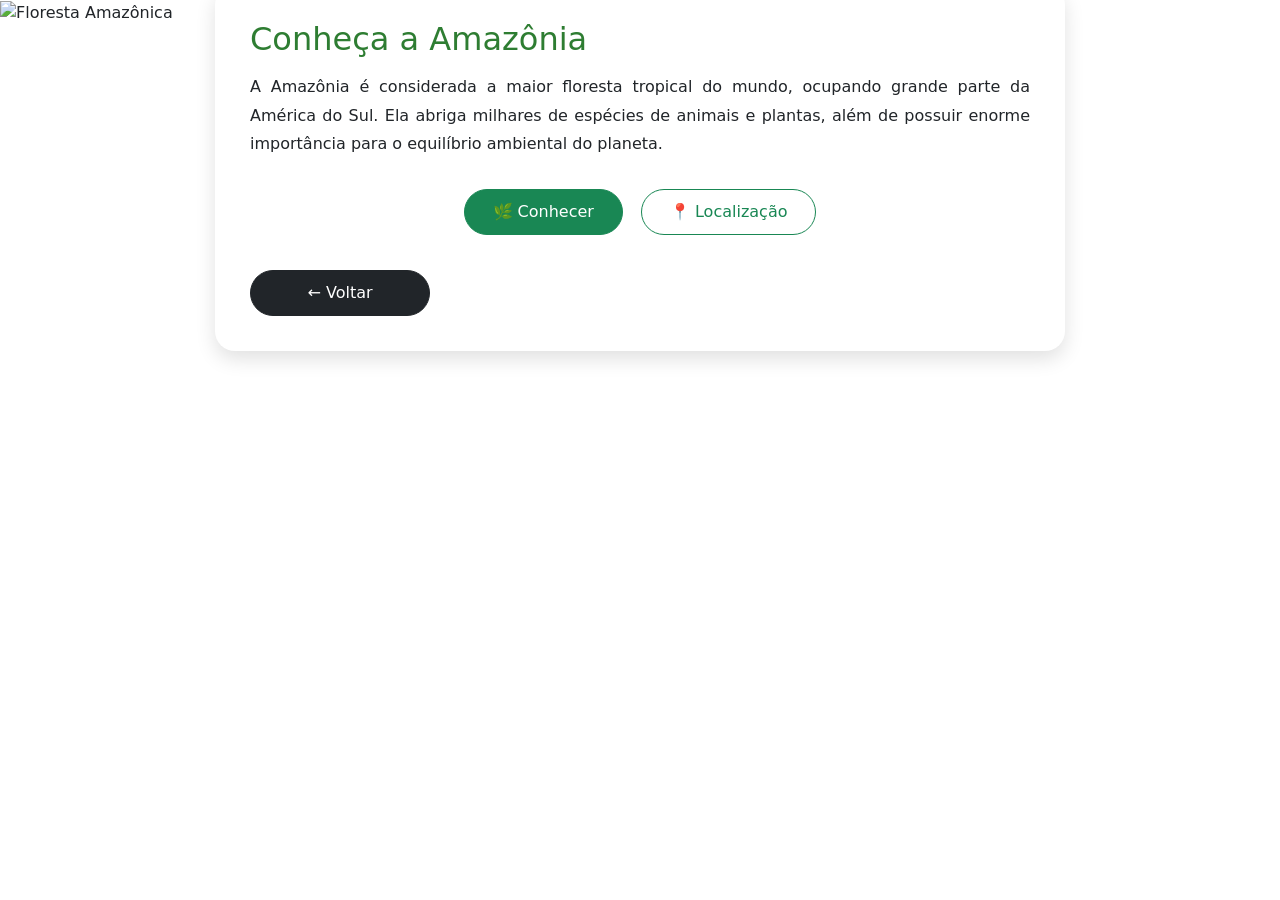
==== pages/amazonia.html @ d6476dbd "Criei a página da Amazonia, css e js." ====
<!DOCTYPE html>
<html lang="pt-BR">

<head>
    <meta charset="UTF-8">
    <meta name="viewport" content="width=device-width, initial-scale=1.0">
    <title>Amazônia</title>

    <link rel="stylesheet" href="../css/amazonia.css">

    <link href="https://cdn.jsdelivr.net/npm/bootstrap@5.3.7/dist/css/bootstrap.min.css" rel="stylesheet">
</head>

<body>

    <header class="banner">

        <img src="../imagens/amazonia.jpg" alt="Floresta Amazônica">

        <div class="titulo">
            <h1>🌳 Amazônia</h1>
            <p>A maior floresta tropical do planeta.</p>
        </div>

    </header>

    <main>

        <section class="informacoes">

            <h2>Conheça a Amazônia</h2>

            <p>
                A Amazônia é considerada a maior floresta tropical do mundo,
                ocupando grande parte da América do Sul. Ela abriga milhares
                de espécies de animais e plantas, além de possuir enorme
                importância para o equilíbrio ambiental do planeta.
            </p>

            <div class="botoes">

                <button class="btn btn-success"
                    data-bs-toggle="modal"
                    data-bs-target="#modalConhecer">

                    🌿 Conhecer

                </button>

                <button class="btn btn-outline-success"
                    data-bs-toggle="modal"
                    data-bs-target="#modalLocalizacao">

                    📍 Localização

                </button>

            </div>

            <a href="biomas.html" class="btn btn-dark voltar">

                ← Voltar

            </a>

        </section>

    </main>

    <!-- LAURA VAI ADICIONAR OS MODAIS AQUI -->

    <script src="../js/amazonia.js"></script>

    <script src="https://cdn.jsdelivr.net/npm/bootstrap@5.3.7/dist/js/bootstrap.bundle.min.js"></script>

</body>

</html>
---- css/amazonia.css ----
*{
        margin: 0;
        padding: 0;
        box-sizing: border-box;
    }

    body {
        font-family: Arial, Helvetica, sans-serif;
        background: #f2faf3;
        color: #333;
    }

    .banner {
        position: relative;
    }

    .banner img {
        width: 100%;
        height: 350px;
        object-fit: cover;
    }

    .titulo {
        position: absolute;
        bottom: 40px;
        left: 50%;
        transform: translateX(-50%);
        text-align: center;
        color: white;
        background: rgba(0, 0, 0, 0.45);
        padding: 20px 35px;
        border-radius: 15px;
    }

    .titulo h1 {
        font-size: 2.8rem;
        margin-bottom: 10px;
    }

    .titulo p {
        font-size: 1.1rem;
    }

    main {
        display: flex;
        justify-content: center;
        margin-top: -40px;
        margin-bottom: 50px;
    }

    .informacoes {
        background: white;
        width: 90%;
        max-width: 850px;
        padding: 35px;
        border-radius: 20px;
        box-shadow: 0 8px 20px rgba(0, 0, 0, 0.12);
    }

    .informacoes h2 {
        color: #2e7d32;
        margin-bottom: 15px;
    }

    .informacoes p {
        line-height: 1.8;
        text-align: justify;
    }

    .botoes {
        display: flex;
        justify-content: center;
        gap: 18px;
        margin-top: 30px;
        flex-wrap: wrap;
    }

    .btn {
        border-radius: 30px !important;
        padding: 10px 28px !important;
    }

    .voltar {
        display: block;
        width: 180px;
        margin: 35px auto 0;
    }

    @media (max-width: 768px) {
        .banner img {
            height: 250px;
        }

        .titulo {
            width: 90%;
            padding: 15px;
        }

        .titulo h1 {
            font-size: 2rem;
        }

        .informacoes {
            width: 95%;
        }
    }
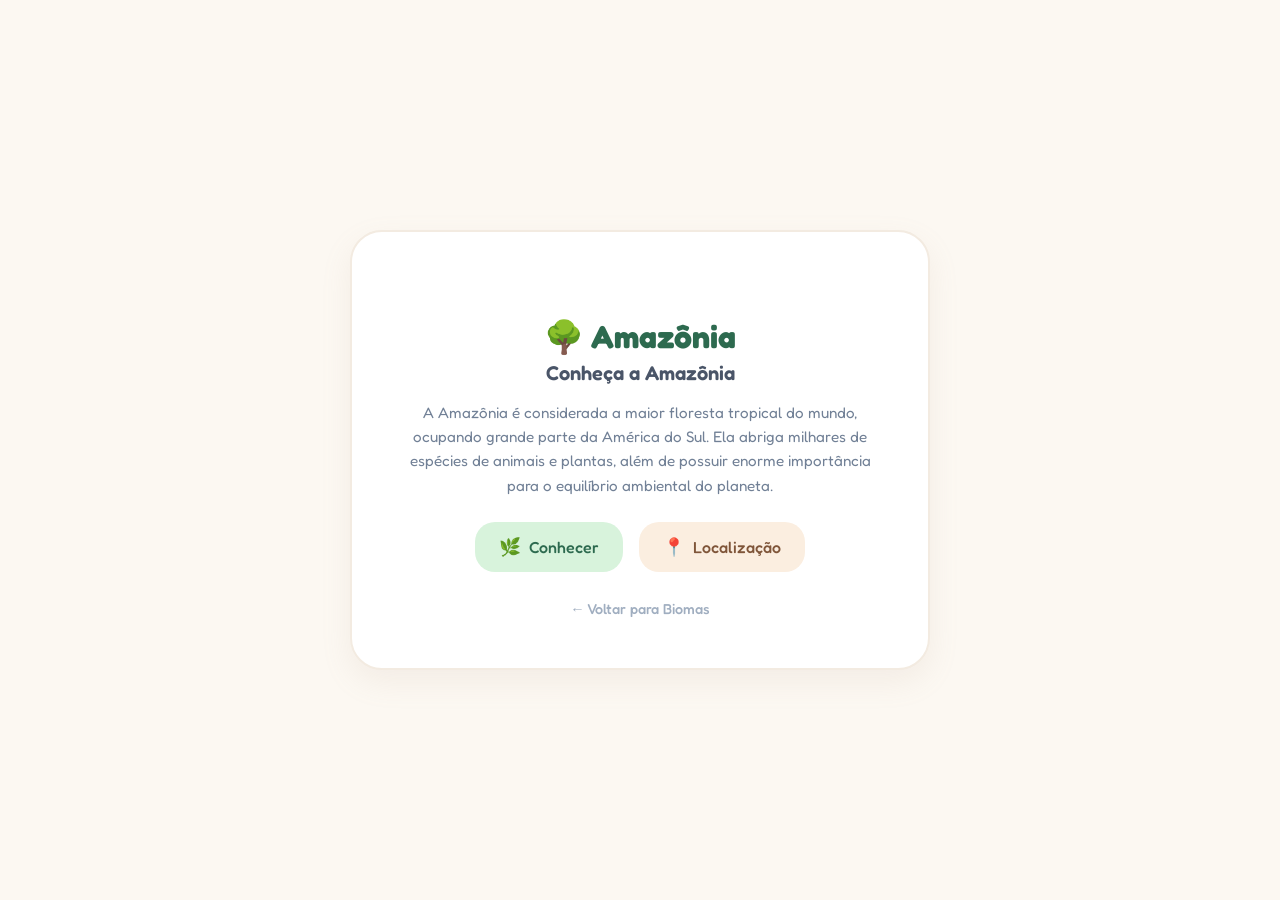
==== commit c96bd697: "Adicionando modais da pagina Amazonia" ====
--- a/pages/amazonia.html
+++ b/pages/amazonia.html
@@ -4,75 +4,391 @@
 <head>
     <meta charset="UTF-8">
     <meta name="viewport" content="width=device-width, initial-scale=1.0">
-    <title>Amazônia</title>
+    <title>Amazônia 🌿</title>
 
     <link rel="stylesheet" href="../css/amazonia.css">
-
-    <link href="https://cdn.jsdelivr.net/npm/bootstrap@5.3.7/dist/css/bootstrap.min.css" rel="stylesheet">
+    <link href="https://cdn.jsdelivr.net/npm/bootstrap@5.3.3/dist/css/bootstrap.min.css" rel="stylesheet">
+    <!-- Fonte do Google Fonts -->
+    <link href="https://fonts.googleapis.com/css2?family=Fredoka:wght@400;500;600&display=swap" rel="stylesheet">
+
 </head>
+<style>
+        body {
+            font-family: 'Fredoka', cursive, sans-serif;
+            color: #4a5568;
+            background-color: #fcf8f2;
+            min-height: 100vh;
+            display: flex;
+            flex-direction: column;
+            justify-content: center;
+            align-items: center;
+            margin: 0;
+            padding: 20px;
+        }
+
+        main {
+            width: 100%;
+            max-width: 580px;
+            margin: auto;
+        }
+
+        .informacoes {
+            background: #ffffff;
+            padding: 3rem 2.5rem;
+            border-radius: 32px;
+            box-shadow: 0 12px 30px rgba(180, 160, 140, 0.12);
+            border: 2px solid #f3ebe1;
+        }
+
+        .btn-modal-custom {
+            display: inline-flex;
+            align-items: center;
+            justify-content: center;
+            gap: 8px;
+            padding: 12px 24px;
+            border-radius: 20px;
+            font-weight: 500;
+            font-size: 1rem;
+            border: none;
+            cursor: pointer;
+            transition: all 0.25s ease-in-out;
+            text-decoration: none;
+        }
+
+        .btn-conhecer {
+            background-color: #d8f3dc;
+            color: #2d6a4f;
+        }
+
+        .btn-conhecer:hover {
+            background-color: #b7e4c7;
+            color: #1b4332;
+            transform: scale(1.04);
+        }
+
+        .btn-localizacao {
+            background-color: #fbeee0;
+            color: #7f5539;
+        }
+
+        .btn-localizacao:hover {
+            background-color: #ede0d4;
+            color: #523a28;
+            transform: scale(1.04);
+        }
+
+        .btn-modal-custom .btn-icon {
+            font-size: 1.1rem;
+            transition: transform 0.3s ease;
+        }
+
+        .btn-modal-custom:hover .btn-icon {
+            transform: rotate(12deg) scale(1.2);
+        }
+
+        /* Botão Voltar discreto */
+        .btn-voltar {
+            display: inline-block;
+            color: #a0aec0;
+            text-decoration: none;
+            font-size: 0.9rem;
+            font-weight: 500;
+            transition: color 0.2s;
+        }
+
+        .btn-voltar:hover {
+            color: #718096;
+        }
+
+        .modal.drawer-right .modal-dialog {
+            position: fixed;
+            margin: 0;
+            width: 380px;
+            max-width: 88vw;
+            height: 100%;
+            right: 0;
+            top: 0;
+            transform: translateX(100%);
+            transition: transform 0.35s cubic-bezier(0.25, 1, 0.5, 1);
+        }
+
+        .modal.drawer-right.show .modal-dialog {
+            transform: translateX(0);
+        }
+
+        .modal-drawer-content {
+            height: 100%;
+            border: none;
+            border-radius: 32px 0 0 32px;
+            box-shadow: -10px 0 30px rgba(130, 110, 90, 0.08);
+            background: #ffffff;
+            display: flex;
+            flex-direction: column;
+        }
+
+        .drawer-header {
+            padding: 2rem 2rem 1rem 2rem;
+            border: none;
+            display: flex;
+            align-items: center;
+            justify-content: space-between;
+        }
+
+        .drawer-title {
+            font-size: 1.3rem;
+            font-weight: 600;
+            color: #2d3748;
+            margin: 0;
+        }
+
+        .btn-close-custom {
+            background: #f7fafc;
+            border: 1px solid #edf2f7;
+            width: 36px;
+            height: 36px;
+            border-radius: 50%;
+            display: flex;
+            align-items: center;
+            justify-content: center;
+            cursor: pointer;
+            color: #a0aec0;
+            transition: all 0.2s ease;
+        }
+
+        .btn-close-custom:hover {
+            background: #edf2f7;
+            color: #4a5568;
+        }
+
+        .drawer-body {
+            padding: 1rem 2rem 2rem 2rem;
+            overflow-y: auto;
+            flex-grow: 1;
+        }
+
+        .clean-intro {
+            font-size: 0.95rem;
+            line-height: 1.5;
+            color: #718096;
+            text-align: center;
+            margin-bottom: 1.5rem;
+        }
+
+        .fauna-list {
+            display: flex;
+            flex-direction: column;
+            gap: 10px;
+        }
+
+        .fauna-item {
+            display: flex;
+            align-items: center;
+            padding: 12px 16px;
+            background: #f7fbf7;
+            border-radius: 18px;
+            border: 1px solid #e8f5e9;
+            transition: all 0.2s ease;
+        }
+
+        .fauna-item:hover {
+            background: #e8f5e9;
+            transform: translateX(-3px);
+        }
+
+        .fauna-icon {
+            font-size: 1.4rem;
+            margin-right: 12px;
+        }
+
+        .fauna-name {
+            font-weight: 500;
+            font-size: 0.95rem;
+            color: #2d6a4f;
+        }
+
+        .paises-clean-grid {
+            display: grid;
+            grid-template-columns: repeat(2, 1fr);
+            gap: 8px;
+            padding: 0;
+            list-style: none;
+        }
+
+        .pais-chip {
+            background: #fdf8f5;
+            border: 1px solid #f7ede2;
+            padding: 10px 12px;
+            border-radius: 14px;
+            font-size: 0.88rem;
+            font-weight: 500;
+            color: #7f5539;
+            display: flex;
+            align-items: center;
+            gap: 6px;
+            justify-content: center;
+            transition: all 0.2s ease;
+        }
+
+        .pais-chip:hover {
+            background: #f5ebe0;
+        }
+
+        .drawer-footer {
+            padding: 1.5rem 2rem;
+            border-top: 1px solid #f7fafc;
+        }
+
+        .btn-clean-action {
+            width: 100%;
+            padding: 12px;
+            border-radius: 18px;
+            font-weight: 500;
+            border: none;
+            background: #d8f3dc;
+            color: #2d6a4f;
+            transition: opacity 0.2s;
+        }
+
+        .btn-clean-action:hover {
+            background: #b7e4c7;
+        }
+
+        .btn-clean-brown {
+            background: #fbeee0;
+            color: #7f5539;
+        }
+
+        .btn-clean-brown:hover {
+            background: #ede0d4;
+        }
+</style>
 
 <body>
 
-    <header class="banner">
-
-        <img src="../imagens/amazonia.jpg" alt="Floresta Amazônica">
-
-        <div class="titulo">
-            <h1>🌳 Amazônia</h1>
-            <p>A maior floresta tropical do planeta.</p>
-        </div>
-
-    </header>
-
     <main>
-
-        <section class="informacoes">
-
-            <h2>Conheça a Amazônia</h2>
-
-            <p>
+        <section class="informacoes text-center">
+
+            <h1 class="fw-bold fs-2 mb-1" style="color: #2d6a4f;"><br>🌳 Amazônia</h1>
+
+            <h2 class="fw-semibold fs-5 mb-3" style="color: #4a5568;">Conheça a Amazônia</h2>
+
+            <p class="mb-4" style="font-size: 0.95rem; line-height: 1.6; color: #718096;">
                 A Amazônia é considerada a maior floresta tropical do mundo,
                 ocupando grande parte da América do Sul. Ela abriga milhares
                 de espécies de animais e plantas, além de possuir enorme
                 importância para o equilíbrio ambiental do planeta.
             </p>
 
-            <div class="botoes">
-
-                <button class="btn btn-success"
+            <!-- BOTÕES PASTÉIS E FOFOS -->
+            <div class="botoes d-flex flex-wrap justify-content-center gap-3 mb-4">
+
+                <button class="btn-modal-custom btn-conhecer"
                     data-bs-toggle="modal"
                     data-bs-target="#modalConhecer">
-
-                    🌿 Conhecer
-
+                    <span class="btn-icon">🌿</span>
+                    <span>Conhecer</span>
                 </button>
 
-                <button class="btn btn-outline-success"
+                <button class="btn-modal-custom btn-localizacao"
                     data-bs-toggle="modal"
                     data-bs-target="#modalLocalizacao">
-
-                    📍 Localização
-
+                    <span class="btn-icon">📍</span>
+                    <span>Localização</span>
                 </button>
 
             </div>
 
-            <a href="biomas.html" class="btn btn-dark voltar">
-
-                ← Voltar
-
-            </a>
+            <div>
+                <a href="biomas.html" class="btn-voltar">
+                    ← Voltar para Biomas
+                </a>
+            </div>
 
         </section>
-
     </main>
 
-    <!-- LAURA VAI ADICIONAR OS MODAIS AQUI -->
+    <!-- MODAL 1: BIODIVERSIDADE -->
+    <div class="modal fade drawer-right" id="modalConhecer" tabindex="-1" aria-hidden="true">
+        <div class="modal-dialog">
+            <div class="modal-content modal-drawer-content">
+                
+                <div class="drawer-header">
+                    <h5 class="drawer-title">Biodiversidade 🐾</h5>
+                    <button type="button" class="btn-close-custom" data-bs-dismiss="modal" aria-label="Fechar">✕</button>
+                </div>
+
+                <div class="drawer-body">
+                    <p class="clean-intro">
+                        A Amazônia abriga mais de 10% de toda a biodiversidade do planeta Terra!
+                    </p>
+
+                    <div class="fauna-list">
+                        <div class="fauna-item">
+                            <span class="fauna-icon">🐆</span>
+                            <span class="fauna-name">Onça-pintada</span>
+                        </div>
+                        <div class="fauna-item">
+                            <span class="fauna-icon">🦜</span>
+                            <span class="fauna-name">Arara-azul</span>
+                        </div>
+                        <div class="fauna-item">
+                            <span class="fauna-icon">🐒</span>
+                            <span class="fauna-name">Macaco-aranha</span>
+                        </div>
+                        <div class="fauna-item">
+                            <span class="fauna-icon">🐬</span>
+                            <span class="fauna-name">Boto-cor-de-rosa</span>
+                        </div>
+                    </div>
+                </div>
+
+                <div class="drawer-footer">
+                    <button type="button" class="btn-clean-action" data-bs-dismiss="modal">Que lindo!</button>
+                </div>
+
+            </div>
+        </div>
+    </div>
+
+    <!-- MODAL 2: LOCALIZAÇÃO -->
+    <div class="modal fade drawer-right" id="modalLocalizacao" tabindex="-1" aria-hidden="true">
+        <div class="modal-dialog">
+            <div class="modal-content modal-drawer-content">
+                
+                <div class="drawer-header">
+                    <h5 class="drawer-title">Localização 🗺️</h5>
+                    <button type="button" class="btn-close-custom" data-bs-dismiss="modal" aria-label="Fechar">✕</button>
+                </div>
+
+                <div class="drawer-body">
+                    <p class="clean-intro">
+                        O Bioma Amazônico se estende por 9 países da América do Sul:
+                    </p>
+
+                    <ul class="paises-clean-grid">
+                        <li class="pais-chip">🇧🇷 Brasil</li>
+                        <li class="pais-chip">🇵🇪 Peru</li>
+                        <li class="pais-chip">🇨🇴 Colômbia</li>
+                        <li class="pais-chip">🇻🇪 Venezuela</li>
+                        <li class="pais-chip">🇧🇴 Bolívia</li>
+                        <li class="pais-chip">🇪🇨 Equador</li>
+                        <li class="pais-chip">🇬🇾 Guiana</li>
+                        <li class="pais-chip">🇸🇷 Suriname</li>
+                        <li class="pais-chip" style="grid-column: span 2;">🇬🇫 Guiana Francesa</li>
+                    </ul>
+                </div>
+
+                <div class="drawer-footer">
+                    <button type="button" class="btn-clean-action btn-clean-brown" data-bs-dismiss="modal">Entendi</button>
+                </div>
+
+            </div>
+        </div>
+    </div>
 
     <script src="../js/amazonia.js"></script>
-
-    <script src="https://cdn.jsdelivr.net/npm/bootstrap@5.3.7/dist/js/bootstrap.bundle.min.js"></script>
+    <script src="https://cdn.jsdelivr.net/npm/bootstrap@5.3.3/dist/js/bootstrap.bundle.min.js"></script>
 
 </body>
 
-</html>
+</html>
--- a/css/amazonia.css
+++ b/css/amazonia.css
@@ -1,106 +1,257 @@
-*{
-        margin: 0;
-        padding: 0;
-        box-sizing: border-box;
-    }
-
-    body {
-        font-family: Arial, Helvetica, sans-serif;
-        background: #f2faf3;
-        color: #333;
-    }
-
-    .banner {
-        position: relative;
-    }
-
-    .banner img {
-        width: 100%;
-        height: 350px;
-        object-fit: cover;
-    }
-
-    .titulo {
-        position: absolute;
-        bottom: 40px;
-        left: 50%;
-        transform: translateX(-50%);
-        text-align: center;
-        color: white;
-        background: rgba(0, 0, 0, 0.45);
-        padding: 20px 35px;
-        border-radius: 15px;
-    }
-
-    .titulo h1 {
-        font-size: 2.8rem;
-        margin-bottom: 10px;
-    }
-
-    .titulo p {
-        font-size: 1.1rem;
-    }
-
-    main {
-        display: flex;
-        justify-content: center;
-        margin-top: -40px;
-        margin-bottom: 50px;
-    }
-
-    .informacoes {
-        background: white;
-        width: 90%;
-        max-width: 850px;
-        padding: 35px;
-        border-radius: 20px;
-        box-shadow: 0 8px 20px rgba(0, 0, 0, 0.12);
-    }
-
-    .informacoes h2 {
-        color: #2e7d32;
-        margin-bottom: 15px;
-    }
-
-    .informacoes p {
-        line-height: 1.8;
-        text-align: justify;
-    }
-
-    .botoes {
-        display: flex;
-        justify-content: center;
-        gap: 18px;
-        margin-top: 30px;
-        flex-wrap: wrap;
-    }
-
-    .btn {
-        border-radius: 30px !important;
-        padding: 10px 28px !important;
-    }
-
-    .voltar {
-        display: block;
-        width: 180px;
-        margin: 35px auto 0;
-    }
-
-    @media (max-width: 768px) {
-        .banner img {
-            height: 250px;
-        }
-
-        .titulo {
-            width: 90%;
-            padding: 15px;
-        }
-
-        .titulo h1 {
-            font-size: 2rem;
+/* Estilo base com fonte fofa e fundo bege/creme bem suave */
+        body {
+            font-family: 'Fredoka', cursive, sans-serif;
+            color: #4a5568;
+            background-color: #fcf8f2;
+            min-height: 100vh;
+            display: flex;
+            flex-direction: column;
+            justify-content: center;
+            align-items: center;
+            margin: 0;
+            padding: 20px;
+        }
+
+        /* Container principal centralizado estilo "card fofinho" */
+        main {
+            width: 100%;
+            max-width: 580px;
+            margin: auto;
         }
 
         .informacoes {
-            width: 95%;
-        }
-    }+            background: #ffffff;
+            padding: 3rem 2.5rem;
+            border-radius: 32px;
+            box-shadow: 0 12px 30px rgba(180, 160, 140, 0.12);
+            border: 2px solid #f3ebe1;
+        }
+
+        /* --- BOTÕES FOFO EM TONS PASTÉIS SUTIS --- */
+        .btn-modal-custom {
+            display: inline-flex;
+            align-items: center;
+            justify-content: center;
+            gap: 8px;
+            padding: 12px 24px;
+            border-radius: 20px;
+            font-weight: 500;
+            font-size: 1rem;
+            border: none;
+            cursor: pointer;
+            transition: all 0.25s ease-in-out;
+            text-decoration: none;
+        }
+
+        /* Botão 1: Verde Menta Pastel (Sem neon) */
+        .btn-conhecer {
+            background-color: #d8f3dc;
+            color: #2d6a4f;
+        }
+
+        .btn-conhecer:hover {
+            background-color: #b7e4c7;
+            color: #1b4332;
+            transform: scale(1.04);
+        }
+
+        /* Botão 2: Bege/Areia Murcho e Doce */
+        .btn-localizacao {
+            background-color: #fbeee0;
+            color: #7f5539;
+        }
+
+        .btn-localizacao:hover {
+            background-color: #ede0d4;
+            color: #523a28;
+            transform: scale(1.04);
+        }
+
+        /* Efeito fofo no ícone */
+        .btn-modal-custom .btn-icon {
+            font-size: 1.1rem;
+            transition: transform 0.3s ease;
+        }
+
+        .btn-modal-custom:hover .btn-icon {
+            transform: rotate(12deg) scale(1.2);
+        }
+
+        /* Botão Voltar discreto */
+        .btn-voltar {
+            display: inline-block;
+            color: #a0aec0;
+            text-decoration: none;
+            font-size: 0.9rem;
+            font-weight: 500;
+            transition: color 0.2s;
+        }
+
+        .btn-voltar:hover {
+            color: #718096;
+        }
+
+        /* --- MODAL LATERAL FOFO (DRAWER) --- */
+        .modal.drawer-right .modal-dialog {
+            position: fixed;
+            margin: 0;
+            width: 380px;
+            max-width: 88vw;
+            height: 100%;
+            right: 0;
+            top: 0;
+            transform: translateX(100%);
+            transition: transform 0.35s cubic-bezier(0.25, 1, 0.5, 1);
+        }
+
+        .modal.drawer-right.show .modal-dialog {
+            transform: translateX(0);
+        }
+
+        .modal-drawer-content {
+            height: 100%;
+            border: none;
+            border-radius: 32px 0 0 32px;
+            box-shadow: -10px 0 30px rgba(130, 110, 90, 0.08);
+            background: #ffffff;
+            display: flex;
+            flex-direction: column;
+        }
+
+        .drawer-header {
+            padding: 2rem 2rem 1rem 2rem;
+            border: none;
+            display: flex;
+            align-items: center;
+            justify-content: space-between;
+        }
+
+        .drawer-title {
+            font-size: 1.3rem;
+            font-weight: 600;
+            color: #2d3748;
+            margin: 0;
+        }
+
+        .btn-close-custom {
+            background: #f7fafc;
+            border: 1px solid #edf2f7;
+            width: 36px;
+            height: 36px;
+            border-radius: 50%;
+            display: flex;
+            align-items: center;
+            justify-content: center;
+            cursor: pointer;
+            color: #a0aec0;
+            transition: all 0.2s ease;
+        }
+
+        .btn-close-custom:hover {
+            background: #edf2f7;
+            color: #4a5568;
+        }
+
+        .drawer-body {
+            padding: 1rem 2rem 2rem 2rem;
+            overflow-y: auto;
+            flex-grow: 1;
+        }
+
+        .clean-intro {
+            font-size: 0.95rem;
+            line-height: 1.5;
+            color: #718096;
+            text-align: center;
+            margin-bottom: 1.5rem;
+        }
+
+        /* Lista da Fauna com cards pastéis */
+        .fauna-list {
+            display: flex;
+            flex-direction: column;
+            gap: 10px;
+        }
+
+        .fauna-item {
+            display: flex;
+            align-items: center;
+            padding: 12px 16px;
+            background: #f7fbf7;
+            border-radius: 18px;
+            border: 1px solid #e8f5e9;
+            transition: all 0.2s ease;
+        }
+
+        .fauna-item:hover {
+            background: #e8f5e9;
+            transform: translateX(-3px);
+        }
+
+        .fauna-icon {
+            font-size: 1.4rem;
+            margin-right: 12px;
+        }
+
+        .fauna-name {
+            font-weight: 500;
+            font-size: 0.95rem;
+            color: #2d6a4f;
+        }
+
+        /* Grid de Países Fofo */
+        .paises-clean-grid {
+            display: grid;
+            grid-template-columns: repeat(2, 1fr);
+            gap: 8px;
+            padding: 0;
+            list-style: none;
+        }
+
+        .pais-chip {
+            background: #fdf8f5;
+            border: 1px solid #f7ede2;
+            padding: 10px 12px;
+            border-radius: 14px;
+            font-size: 0.88rem;
+            font-weight: 500;
+            color: #7f5539;
+            display: flex;
+            align-items: center;
+            gap: 6px;
+            justify-content: center;
+            transition: all 0.2s ease;
+        }
+
+        .pais-chip:hover {
+            background: #f5ebe0;
+        }
+
+        .drawer-footer {
+            padding: 1.5rem 2rem;
+            border-top: 1px solid #f7fafc;
+        }
+
+        .btn-clean-action {
+            width: 100%;
+            padding: 12px;
+            border-radius: 18px;
+            font-weight: 500;
+            border: none;
+            background: #d8f3dc;
+            color: #2d6a4f;
+            transition: opacity 0.2s;
+        }
+
+        .btn-clean-action:hover {
+            background: #b7e4c7;
+        }
+
+        .btn-clean-brown {
+            background: #fbeee0;
+            color: #7f5539;
+        }
+
+        .btn-clean-brown:hover {
+            background: #ede0d4;
+        }
